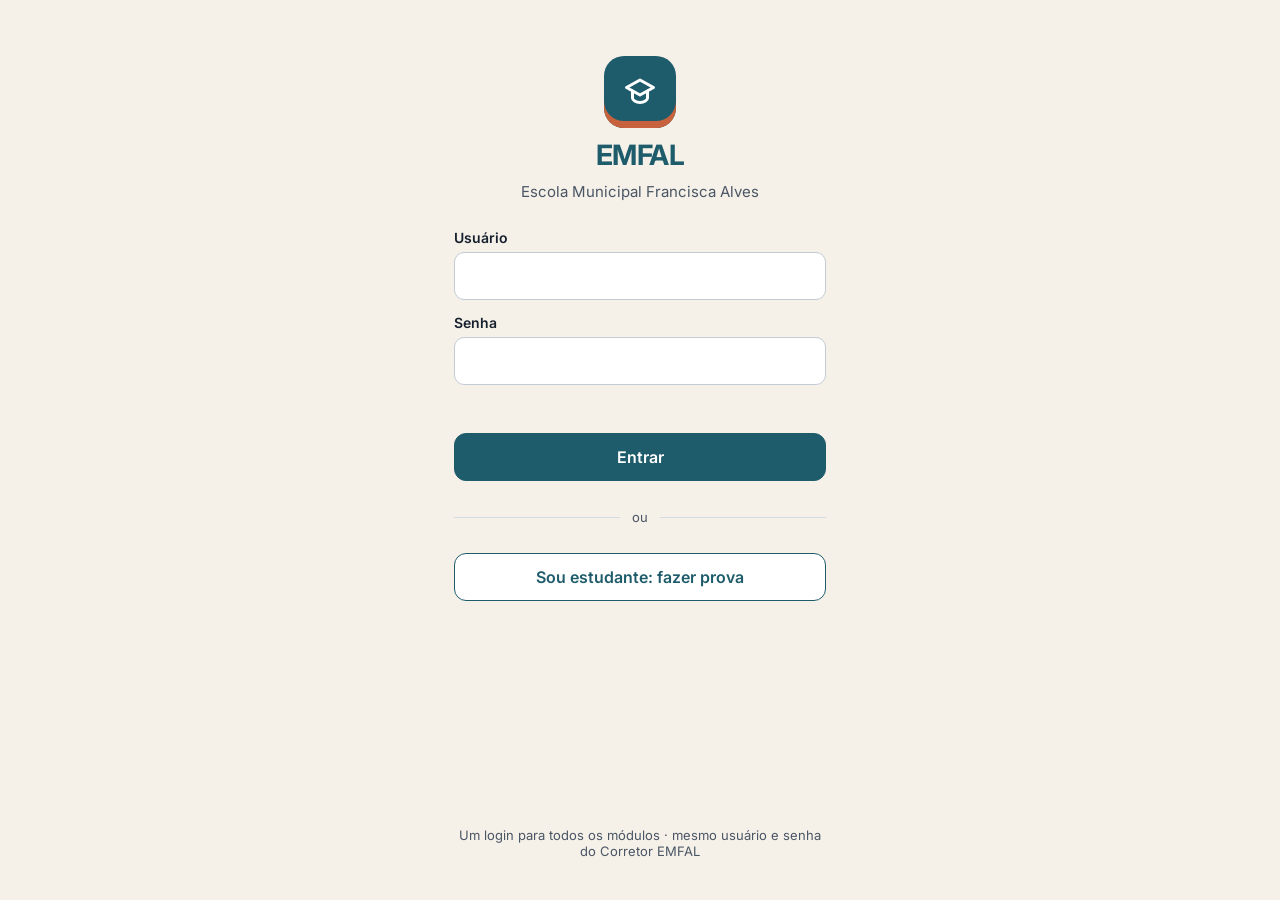
==== index.html @ e5dfd645 "Identidade visual: azul-petróleo, terracota e areia (app e ícone) Co-Authored-By: Claude Opus 5.5 <n" ====
<!doctype html>
<html lang="pt-BR">
<head>
<meta charset="utf-8">
<meta name="viewport" content="width=device-width, initial-scale=1, viewport-fit=cover">
<title>EMFAL</title>
<meta name="theme-color" content="#1F5C6B">
<link rel="manifest" href="manifest.webmanifest">
<link rel="icon" href="icone-192.png">
<link rel="apple-touch-icon" href="icone-192.png">
<link rel="preconnect" href="https://fonts.googleapis.com">
<link href="https://fonts.googleapis.com/css2?family=Inter:wght@400;500;600;700&display=swap" rel="stylesheet">
<style>
:root{--azul:#1F5C6B;--azul-esc:#164550;--azul-cl:#E3EFF1;--laranja:#C8613D;--laranja-btn:#B5532F;--laranja-esc:#A44B2C;--laranja-cl:#F6E1D8;--fundo:#F5F1E8;--tinta:#16202E;--suave:#4A5565;--borda:#D5DBE3;--erro:#B42318;--ok:#1B7F4B}
*{box-sizing:border-box}
html,body{margin:0;height:100%}
body{font-family:Inter,system-ui,sans-serif;background:var(--fundo);color:var(--tinta);-webkit-font-smoothing:antialiased}
button,input{font-family:inherit}
[hidden]{display:none!important}
.tela{min-height:100dvh;display:flex;flex-direction:column}
/* login */
.login{max-width:420px;margin:0 auto;width:100%;padding:56px 24px 28px;display:flex;flex-direction:column;gap:28px;flex:1}
.marca{display:flex;flex-direction:column;align-items:center;gap:10px;text-align:center}
.marca .logo{width:72px;height:72px;border-radius:20px;background:var(--azul);display:flex;align-items:center;justify-content:center;box-shadow:inset 0 -7px 0 var(--laranja);overflow:hidden}
.marca h1{margin:0;font-size:28px;letter-spacing:-.5px;color:var(--azul)}
.marca p{margin:0;color:var(--suave);font-size:15px}
form{display:flex;flex-direction:column;gap:14px;margin:0}
.campo{display:flex;flex-direction:column;gap:6px}
.campo label{font-size:14px;font-weight:600}
.campo input{height:48px;padding:0 14px;border:1px solid #C3CBD6;border-radius:10px;background:#fff;font-size:16px;color:var(--tinta)}
.campo input:focus{outline:2px solid var(--azul);outline-offset:1px;border-color:var(--azul)}
.btn{min-height:48px;border-radius:12px;border:1.5px solid var(--azul);background:#fff;color:var(--azul);font-size:16px;font-weight:600;padding:0 16px;cursor:pointer;display:inline-flex;align-items:center;justify-content:center;gap:8px;text-decoration:none}
.btn.pri{background:var(--azul);color:#fff}
.btn.pri:hover{background:var(--azul-esc)}
.btn:disabled{opacity:.6;cursor:default}
.erro{color:var(--erro);font-size:14px;line-height:20px;min-height:20px;margin:0}
.ou{display:flex;align-items:center;gap:12px;color:var(--suave);font-size:13px}
.ou::before,.ou::after{content:"";flex:1;height:1px;background:var(--borda)}
.rodape{margin-top:auto;text-align:center;font-size:13px;color:var(--suave)}
/* início */
.inicio{max-width:720px;margin:0 auto;width:100%;padding:20px 20px 32px;display:flex;flex-direction:column;gap:18px}
.cabeca{background:var(--azul);color:#fff;border-bottom:6px solid var(--laranja);padding-top:env(safe-area-inset-top)}
.cabeca .topo{max-width:720px;margin:0 auto;padding:22px 20px 18px}
.topo{display:flex;align-items:center;justify-content:space-between;gap:12px}
.topo p{margin:0;font-size:14px;color:#D6E7EA}
.topo h1{margin:2px 0 0;font-size:24px;letter-spacing:-.3px;color:#fff}
.acoes{display:flex;gap:8px;flex-wrap:wrap;justify-content:flex-end}
.mini{min-height:44px;padding:0 14px;border-radius:22px;border:1px solid rgba(255,255,255,.55);background:transparent;color:#fff;font-size:14px;font-weight:500;cursor:pointer}
.mini:hover{background:rgba(255,255,255,.12)}
.mini.destaque{background:var(--laranja-btn);border-color:var(--laranja-btn);color:#fff}
.mini.destaque:hover{background:var(--laranja-esc);border-color:var(--laranja-esc)}
h2{margin:6px 0 0;font-size:15px;color:var(--azul-esc)}
.grade{display:grid;grid-template-columns:repeat(2,minmax(0,1fr));gap:12px}
@media(min-width:620px){.grade{grid-template-columns:repeat(3,minmax(0,1fr))}}
.mod{min-height:104px;padding:14px;border-radius:14px;background:#fff;border:1px solid #E4DDCF;color:var(--tinta);text-align:left;display:flex;flex-direction:column;justify-content:space-between;gap:8px;cursor:pointer;font-size:15px}
.mod:hover{border-color:var(--azul)}
.mod b{font-size:15px;color:var(--azul)}
.mod small{font-size:12.5px;color:var(--suave);line-height:17px}
.mod.largo{grid-column:1/-1;flex-direction:row;align-items:center;justify-content:flex-start;gap:12px}
.ico{width:40px;height:40px;border-radius:10px;background:var(--laranja-cl);display:flex;align-items:center;justify-content:center;flex-shrink:0}
.mod svg{width:22px;height:22px;stroke:var(--laranja-esc);fill:none;stroke-width:2;stroke-linecap:round;stroke-linejoin:round}
.status{font-size:12px;font-weight:600}
.status.off{color:#8A3B07}
.cfg{display:flex;flex-direction:column;gap:12px}
.cfg-item{display:flex;align-items:center;gap:14px;padding:14px 16px;border-radius:14px;background:#fff;border:1px solid var(--borda);color:var(--tinta);text-decoration:none;text-align:left;cursor:pointer;font-size:15px;width:100%}
.cfg-item:hover{border-color:var(--azul)}
.cfg-item b{color:var(--azul)}
.cfg-item svg{width:24px;height:24px;flex-shrink:0;stroke:var(--laranja-esc);fill:none;stroke-width:2;stroke-linecap:round;stroke-linejoin:round}
.cfg-item small{display:block;color:var(--suave);font-size:13px;line-height:18px;margin-top:2px}
.dev{border-color:#EBC59C;background:#FFF9F2}
.aviso{background:#FFF4E8;border:1px solid #EBC59C;border-radius:12px;padding:12px 14px;font-size:14px;line-height:20px}
/* módulo */
.barra{min-height:52px;display:flex;align-items:center;gap:10px;padding:0 10px;background:var(--azul);color:#fff;flex-shrink:0;padding-top:env(safe-area-inset-top);border-bottom:4px solid var(--laranja)}
.barra button{min-height:40px;border:none;background:rgba(255,255,255,.14);color:#fff;border-radius:10px;padding:0 12px;font-size:15px;font-weight:600;cursor:pointer;display:flex;align-items:center;gap:6px}
.barra .nome{font-weight:600;font-size:16px;flex:1;overflow:hidden;text-overflow:ellipsis;white-space:nowrap}
#quadro{flex:1;width:100%;border:0;background:#fff}
.carga{position:fixed;inset:0;background:rgba(245,241,232,.85);display:flex;align-items:center;justify-content:center;font-weight:600;z-index:50}
</style>
</head>
<body>

<!-- ENTRAR -->
<section class="tela" id="t-login" hidden>
  <div class="login">
    <div class="marca">
      <div class="logo"><svg aria-hidden="true" width="36" height="36" viewBox="0 0 24 24" fill="none" stroke="#fff" stroke-width="2" stroke-linecap="round" stroke-linejoin="round"><path d="M3 9l9-5 9 5-9 5-9-5z"/><path d="M7 11.5v4.5c0 1.5 2.2 3 5 3s5-1.5 5-3v-4.5"/></svg></div>
      <h1>EMFAL</h1>
      <p>Escola Municipal Francisca Alves</p>
    </div>
    <form id="f-login" autocomplete="on">
      <div class="campo"><label for="l-usu">Usuário</label><input id="l-usu" autocomplete="username" autocapitalize="none" spellcheck="false"></div>
      <div class="campo"><label for="l-sen">Senha</label><input id="l-sen" type="password" autocomplete="current-password"></div>
      <p class="erro" id="l-erro" role="alert"></p>
      <button class="btn pri" type="submit" id="l-bt">Entrar</button>
    </form>
    <div class="ou">ou</div>
    <a class="btn" href="#aluno">Sou estudante: fazer prova</a>
    <p class="rodape">Um login para todos os módulos · mesmo usuário e senha do Corretor EMFAL</p>
  </div>
</section>

<!-- INÍCIO -->
<section class="tela" id="t-inicio" hidden>
  <header class="cabeca">
    <div class="topo">
      <div><p id="i-saud">Olá,</p><h1 id="i-nome"></h1></div>
      <div class="acoes"><button class="mini" type="button" id="b-config" hidden>Configurações</button><button class="mini" type="button" id="b-conta">Conta</button><button class="mini destaque" type="button" id="b-sair">Sair</button></div>
    </div>
  </header>
  <div class="inicio">
    <div class="aviso" id="i-aviso" hidden></div>
    <h2>Módulos</h2>
    <div class="grade" id="grade"></div>
    <p class="rodape" id="i-rodape"></p>
  </div>
</section>

<!-- CONFIGURAÇÕES (só coordenação) -->
<section class="tela" id="t-config" hidden>
  <header class="cabeca">
    <div class="topo">
      <div><p>Só a coordenação vê esta área</p><h1>Configurações</h1></div>
      <div class="acoes"><button class="mini destaque" type="button" id="b-cfg-voltar">Início</button></div>
    </div>
  </header>
  <div class="inicio">
    <h2>Cadastros dos apps</h2>
    <div class="cfg">
      <button type="button" class="cfg-item" data-ir="cfg-usuarios"><svg aria-hidden="true" viewBox="0 0 24 24"><circle cx="9" cy="8" r="4"/><path d="M2 21v-1a6 6 0 0 1 12 0v1"/><path d="M19 8v6M16 11h6"/></svg><span><b>Professores, usuários e senhas</b><small>Cadastrar professor, criar senha provisória, mudar perfil (professor ou coordenação), desativar conta e definir as turmas de cada um. Vale para todos os módulos.</small></span></button>
      <button type="button" class="cfg-item" data-ir="cfg-turmas"><svg aria-hidden="true" viewBox="0 0 24 24"><circle cx="9" cy="8" r="4"/><path d="M2 21v-1a6 6 0 0 1 12 0v1M16 4a4 4 0 0 1 0 8M22 21v-1a6 6 0 0 0-4-5.7"/></svg><span><b>Turmas e estudantes</b><small>Turmas da escola e lista de estudantes usadas no Corretor, Prova Online, Ocorrências e Relatórios.</small></span></button>
    </div>
    <h2>Segurança dos dados</h2>
    <div class="cfg">
      <a class="cfg-item" href="https://drive.google.com/drive/u/2/search?q=%22Backup%20Apps%20EMFAL%22" target="_blank" rel="noopener"><svg aria-hidden="true" viewBox="0 0 24 24"><path d="M21 15v4a2 2 0 0 1-2 2H5a2 2 0 0 1-2-2v-4"/><path d="M7 10l5 5 5-5M12 15V3"/></svg><span><b>Cópias de segurança</b><small>Pasta "Backup Apps EMFAL" no Drive da escola. Cópia automática toda segunda de madrugada; guarda as 8 últimas.</small></span></a>
    </div>
    <div id="cfg-dev" hidden>
      <h2>Desenvolvedor (só pedro.coord)</h2>
      <div class="cfg" id="cfg-dev-lista"></div>
      <p class="rodape" style="text-align:left">Para salvar qualquer mudança no código continua sendo preciso entrar no GitHub (emfalped-source) e no Google (emfal.ped). É isso que impede outra pessoa de mexer, mesmo que veja esta tela.</p>
    </div>
  </div>
</section>

<!-- MÓDULO -->
<section class="tela" id="t-mod" hidden style="height:100dvh">
  <div class="barra">
    <button type="button" id="b-voltar" aria-label="Voltar ao início"><svg aria-hidden="true" width="18" height="18" viewBox="0 0 24 24" fill="none" stroke="currentColor" stroke-width="2.4" stroke-linecap="round" stroke-linejoin="round"><path d="M15 18l-6-6 6-6"/></svg>Início</button>
    <span class="nome" id="m-nome"></span>
  </div>
  <iframe id="quadro" title="Módulo" allow="camera; microphone; fullscreen; clipboard-read; clipboard-write; screen-wake-lock" allowfullscreen></iframe>
</section>

<div class="carga" id="carga" hidden><span id="cargaMsg">Carregando…</span></div>

<script src="https://emfalped-source.github.io/corretor/conta-emfal.js"></script>
<script>
'use strict';
// Cada módulo é um app que já existe, no mesmo endereço (emfalped-source.github.io),
// então todos leem a sessão guardada aqui. Nenhum app atual foi alterado.
var BASE = 'https://emfalped-source.github.io/';
var CORRETOR_API = 'https://script.google.com/macros/s/AKfycbzCbPfrmF1AZhXP2xh0Se-mMQUJlWqbTkCZ8doxeNOsn5XHBE-2YMW-M6T4_R3BtBrF/exec';
var MODULOS = [
  { id: 'corretor', nome: 'Corretor', desc: 'Correção de provas por foto', url: BASE + 'corretor/', chave: 'corretor_sessao', api: null,
    icone: '<path d="M3 7V5a2 2 0 0 1 2-2h2M17 3h2a2 2 0 0 1 2 2v2M21 17v2a2 2 0 0 1-2 2h-2M7 21H5a2 2 0 0 1-2-2v-2"/><path d="M8 12l3 3 5-6"/>' },
  { id: 'prova', nome: 'Prova Online', desc: 'Provas no tablet com cronômetro', url: BASE + 'prova/#professor', chave: 'corretor_sessao', api: null,
    icone: '<rect x="4" y="2" width="16" height="20" rx="2"/><circle cx="12" cy="13" r="4"/><path d="M12 11v2l1 1"/>' },
  { id: 'relatorios', nome: 'Relatórios', desc: 'Relatório de desenvolvimento do estudante', url: BASE + 'relatorios/', chave: 'relatorios_sessao',
    api: 'https://script.google.com/macros/s/AKfycbyydNXf359Ht_iY7sAZY1oEONY5Qj9NYPIVmG6mzXav2TF5NBHjw7rjgUMmlDTa_RaUTg/exec',
    icone: '<path d="M14 2H6a2 2 0 0 0-2 2v16a2 2 0 0 0 2 2h12a2 2 0 0 0 2-2V8z"/><path d="M14 2v6h6M8 13h8M8 17h5"/>' },
  { id: 'curriculo', nome: 'Currículo em Ação', desc: 'Habilidades BNCC/CRMG por ano', url: BASE + 'curriculo/', chave: 'curriculo_token', soToken: true,
    api: 'https://script.google.com/macros/s/AKfycbzJqB22B9ioE8b23FEcwhbbQVYcDzB-zPf8-rR-lcElNmDFOgpTM0WEsaryjP3FFSZYkQ/exec',
    icone: '<path d="M4 19.5A2.5 2.5 0 0 1 6.5 17H20V3H6.5A2.5 2.5 0 0 0 4 5.5z"/><path d="M4 19.5A2.5 2.5 0 0 0 6.5 22H20v-5"/>' },
  { id: 'ocorrencias', nome: 'Ocorrências', desc: 'Todos os professores, em qualquer turma', url: BASE + 'ocorrencias/', chave: 'ocorrencias_sessao', largo: true,
    api: 'https://script.google.com/macros/s/AKfycbxIpFtb_w_yUXQ7pixFZsoAJDxPT9jnye2mW7JvxCoLhpxWx-swCn_HkLrxPrZxbh4qEQ/exec',
    icone: '<path d="M12 9v4M12 17h.01"/><path d="M10.3 3.9L1.8 18a2 2 0 0 0 1.7 3h17a2 2 0 0 0 1.7-3L13.7 3.9a2 2 0 0 0-3.4 0z"/>' }
];
var CONFIG = [
  { id: 'cfg-usuarios', nome: 'Professores, usuários e senhas', url: BASE + 'corretor/#cadastros' },
  { id: 'cfg-turmas', nome: 'Turmas e estudantes', url: BASE + 'corretor/#turmas' }
];
var DEV_USUARIO = 'pedro.coord';
var DEV = [
  ['Código do Super App EMFAL', 'https://github.com/emfalped-source/emfal'],
  ['Código do Corretor', 'https://github.com/emfalped-source/corretor'],
  ['Código da Prova Online', 'https://github.com/emfalped-source/prova'],
  ['Código dos Relatórios', 'https://github.com/emfalped-source/relatorios'],
  ['Código do Currículo em Ação', 'https://github.com/emfalped-source/curriculo'],
  ['Código das Ocorrências', 'https://github.com/emfalped-source/ocorrencias'],
  ['Servidores (Apps Script da conta emfal.ped)', 'https://script.google.com/u/2/home'],
  ['Publicação dos sites (GitHub Pages)', 'https://github.com/emfalped-source/emfal/settings/pages']
];
var ALUNO = { id: 'aluno', nome: 'Prova do estudante', url: BASE + 'prova/' };
var CHAVE = 'superapp_sessao';

function $(s) { return document.querySelector(s); }
function esc(s) { return String(s == null ? '' : s).replace(/[&<>"']/g, function (c) { return { '&': '&amp;', '<': '&lt;', '>': '&gt;', '"': '&quot;', "'": '&#39;' }[c]; }); }
function lsGet(k) { try { return localStorage.getItem(k); } catch (e) { return null; } }
function lsSet(k, v) { try { if (v == null) localStorage.removeItem(k); else localStorage.setItem(k, v); } catch (e) {} }
function carga(on, msg) { $('#carga').hidden = !on; if (msg) $('#cargaMsg').textContent = msg; }
function nomeCurto(n) { n = String(n || '').trim().split(/\s+/)[0] || ''; return n.charAt(0).toUpperCase() + n.slice(1).toLowerCase(); }

function chamar(url, fn, args) {
  return fetch(url, { method: 'POST', body: JSON.stringify({ fn: fn, args: args || [] }), headers: { 'Content-Type': 'text/plain;charset=utf-8' }, credentials: 'omit', redirect: 'follow' })
    .catch(function () { throw new Error('Sem conexão com a internet. Confira e tente de novo.'); })
    .then(function (r) { if (!r.ok) throw new Error('O servidor não respondeu (erro ' + r.status + '). Tente de novo.'); return r.text(); })
    .then(function (t) {
      var j; try { j = JSON.parse(t); } catch (e) { throw new Error('O servidor está ocupado. Tente de novo em instantes.'); }
      if (j && j.ok) return j.res;
      throw new Error(String((j && j.erro) || 'Erro desconhecido.').replace(/^Error: /, '').replace(/^(SESSAO|TROCAR): ?/, ''));
    });
}

// ---------- sessão ----------
var SESS = null;
try { SESS = JSON.parse(lsGet(CHAVE) || 'null'); } catch (e) { SESS = null; }
function ligado(m) { var v = lsGet(m.chave); return !!(v && v !== 'null' && v !== '""'); }

function entrarTudo(u, s) {
  carga(true, 'Entrando…');
  return chamar(CORRETOR_API, 'entrar', [u, s]).then(function (r) {
    if (r.eu && r.eu.trocarSenha) {
      carga(false);
      if (!window.ContaEMFAL) throw new Error('Sua senha é provisória. Troque a senha no Corretor EMFAL e entre de novo.');
      ContaEMFAL.abrir({ usuario: u, senha: s, obrigatoria: true, aoTerminar: function (res) { if (res && res.trocouSenha) entrarTudo(u, res.senha).catch(function (e) { $('#l-erro').textContent = e.message; }); } });
      return;
    }
    lsSet('corretor_sessao', JSON.stringify(r));
    carga(true, 'Abrindo os módulos…');
    // os outros módulos têm servidor próprio: entra em todos de uma vez com o mesmo usuário e senha
    var outros = MODULOS.filter(function (m) { return m.api; });
    return Promise.all(outros.map(function (m) {
      return chamar(m.api, 'entrar', [u, s]).then(function (x) {
        lsSet(m.chave, m.soToken ? x.token : JSON.stringify(x)); return null;
      }, function (e) { lsSet(m.chave, null); return m.nome; });
    })).then(function (falhas) {
      SESS = { eu: r.eu, desde: new Date().toISOString(), falhas: falhas.filter(Boolean) };
      lsSet(CHAVE, JSON.stringify(SESS));
      carga(false); $('#l-sen').value = '';
      ir('');
    });
  }).catch(function (e) { carga(false); throw e; });
}

function sairTudo() {
  var feitos = {};
  MODULOS.forEach(function (m) {
    var v = lsGet(m.chave); if (!v || feitos[m.chave]) return; feitos[m.chave] = 1;
    var tk = m.soToken ? v : (function () { try { return JSON.parse(v).token; } catch (e) { return ''; } })();
    if (tk) chamar(m.api || CORRETOR_API, 'sair', [tk]).catch(function () {});
    lsSet(m.chave, null);
  });
  SESS = null; lsSet(CHAVE, null); ir('');
}

// ---------- telas ----------
function mostrar(id) { ['t-login', 't-inicio', 't-config', 't-mod'].forEach(function (t) { $('#' + t).hidden = t !== id; }); }

function ehCoord() { return !!(SESS && SESS.eu && SESS.eu.perfil === 'coordenacao'); }
function ehDev() { return !!(SESS && SESS.eu && String(SESS.eu.usuario).toLowerCase() === DEV_USUARIO); }

function renderConfig() {
  var dev = ehDev();
  $('#cfg-dev').hidden = !dev;
  if (dev) $('#cfg-dev-lista').innerHTML = DEV.map(function (d) {
    return '<a class="cfg-item dev" href="' + d[1] + '" target="_blank" rel="noopener"><svg aria-hidden="true" viewBox="0 0 24 24"><path d="M16 18l6-6-6-6M8 6l-6 6 6 6"/></svg><span><b>' + esc(d[0]) + '</b><small>' + esc(d[1].replace('https://', '')) + '</small></span></a>';
  }).join('');
  mostrar('t-config');
}

function renderInicio() {
  $('#b-config').hidden = !ehCoord();
  var h = new Date().getHours();
  $('#i-saud').textContent = h < 12 ? 'Bom dia,' : h < 18 ? 'Boa tarde,' : 'Boa noite,';
  $('#i-nome').textContent = nomeCurto(SESS.eu && SESS.eu.nome) || 'professor(a)';
  $('#grade').innerHTML = MODULOS.map(function (m) {
    var on = ligado(m);
    return '<button type="button" class="mod' + (m.largo ? ' largo' : '') + '" data-mod="' + m.id + '">' +
      '<span class="ico"><svg aria-hidden="true" viewBox="0 0 24 24">' + m.icone + '</svg></span>' +
      '<span><b>' + esc(m.nome) + '</b><br><small>' + esc(m.desc) + '</small></span>' +
      (on ? '' : '<span class="status off">Entre de novo neste módulo</span>') + '</button>';
  }).join('');
  var f = (SESS.falhas || []).filter(function (n) { return MODULOS.some(function (m) { return m.nome === n && !ligado(m); }); });
  $('#i-aviso').hidden = !f.length;
  if (f.length) $('#i-aviso').textContent = 'Não consegui abrir ' + f.join(' e ') + ' agora. Ao tocar no módulo, ele pede o usuário e a senha só daquela vez.';
  $('#i-rodape').textContent = SESS.eu && SESS.eu.perfil === 'coordenacao' ? 'Perfil: coordenação · vê todas as turmas' : 'Ocorrências: qualquer turma · demais módulos: só as suas turmas';
  mostrar('t-inicio');
}

function abrirModulo(m) {
  $('#m-nome').textContent = m.nome;
  var q = $('#quadro');
  if (q.dataset.mod !== m.id) { q.dataset.mod = m.id; q.src = m.url; }
  mostrar('t-mod');
}

// rotas: #corretor, #relatorios… (o botão Voltar do celular volta ao início)
function ir(rota) { if (location.hash.slice(1) === rota) rotear(); else location.hash = rota; }
function rotear() {
  var r = location.hash.slice(1);
  if (r === 'aluno') return abrirModulo(ALUNO);
  if (!SESS) { var q = $('#quadro'); q.src = 'about:blank'; q.dataset.mod = ''; mostrar('t-login'); return; }
  if (r === 'config' || r.indexOf('cfg-') === 0) {
    if (!ehCoord()) return ir('');
    var c = CONFIG.filter(function (x) { return x.id === r; })[0];
    return c ? abrirModulo(c) : renderConfig();
  }
  var m = MODULOS.filter(function (x) { return x.id === r; })[0];
  if (m) abrirModulo(m); else renderInicio();
}
window.addEventListener('hashchange', rotear);

$('#f-login').addEventListener('submit', function (ev) {
  ev.preventDefault();
  var u = $('#l-usu').value.trim(), s = $('#l-sen').value;
  if (!u || !s) { $('#l-erro').textContent = 'Preencha o usuário e a senha.'; return; }
  $('#l-erro').textContent = ''; $('#l-bt').disabled = true;
  entrarTudo(u, s).catch(function (e) { $('#l-erro').textContent = e.message; }).then(function () { $('#l-bt').disabled = false; });
});
$('#grade').addEventListener('click', function (ev) { var b = ev.target.closest('[data-mod]'); if (b) ir(b.dataset.mod); });
$('#b-voltar').addEventListener('click', function () { ir(location.hash.indexOf('#cfg-') === 0 ? 'config' : ''); });
$('#b-config').addEventListener('click', function () { ir('config'); });
$('#b-cfg-voltar').addEventListener('click', function () { ir(''); });
$('#t-config').addEventListener('click', function (ev) { var b = ev.target.closest('[data-ir]'); if (b) ir(b.dataset.ir); });
$('#b-sair').addEventListener('click', sairTudo);
$('#b-conta').addEventListener('click', function () {
  if (window.ContaEMFAL) ContaEMFAL.abrir({ usuario: (SESS && SESS.eu && SESS.eu.usuario) || '' });
  else alert('Não foi possível abrir a conta. Verifique a internet.');
});

if ('serviceWorker' in navigator) navigator.serviceWorker.register('sw.js').catch(function () {});
rotear();
</script>
</body>
</html>
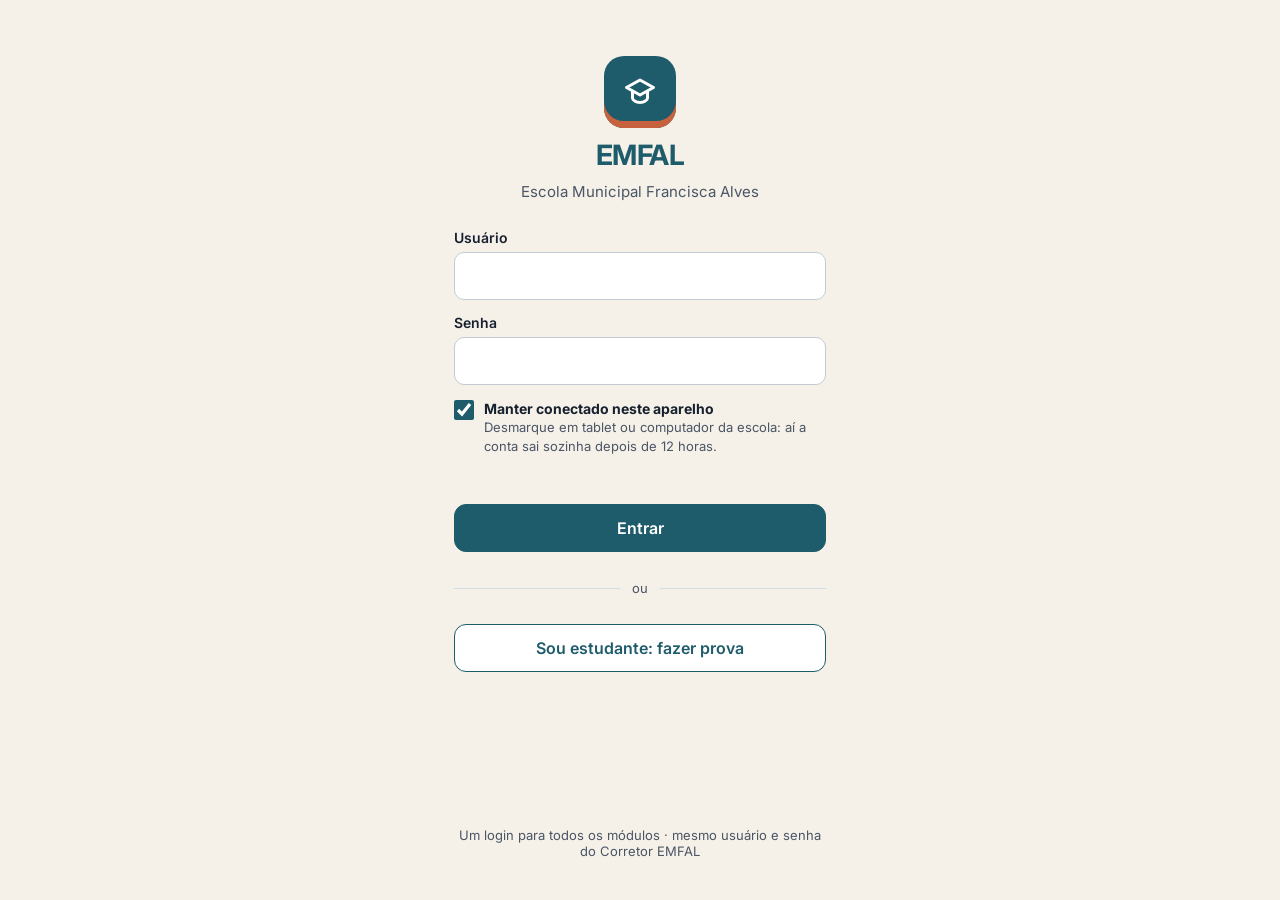
==== commit 443145e3: "Servidor único da EMFAL: emfal passa a usar o servidor do Corretor Ocorrências, Relatórios e Currícu" ====
--- a/index.html
+++ b/index.html
@@ -6,8 +6,8 @@
 <title>EMFAL</title>
 <meta name="theme-color" content="#1F5C6B">
 <link rel="manifest" href="manifest.webmanifest">
-<link rel="icon" href="icone-192.png">
-<link rel="apple-touch-icon" href="icone-192.png">
+<link rel="icon" href="icone-192.png?v=3">
+<link rel="apple-touch-icon" href="icone-192.png?v=3">
 <link rel="preconnect" href="https://fonts.googleapis.com">
 <link href="https://fonts.googleapis.com/css2?family=Inter:wght@400;500;600;700&display=swap" rel="stylesheet">
 <style>
@@ -36,6 +36,9 @@
 .erro{color:var(--erro);font-size:14px;line-height:20px;min-height:20px;margin:0}
 .ou{display:flex;align-items:center;gap:12px;color:var(--suave);font-size:13px}
 .ou::before,.ou::after{content:"";flex:1;height:1px;background:var(--borda)}
+.manter{display:flex;gap:10px;align-items:flex-start;font-size:14px;line-height:19px;cursor:pointer}
+.manter input{width:20px;height:20px;margin:1px 0 0;accent-color:var(--azul);flex-shrink:0}
+.manter small{display:block;color:var(--suave);font-size:13px}
 .rodape{margin-top:auto;text-align:center;font-size:13px;color:var(--suave)}
 /* início */
 .inicio{max-width:720px;margin:0 auto;width:100%;padding:20px 20px 32px;display:flex;flex-direction:column;gap:18px}
@@ -90,6 +93,7 @@
     <form id="f-login" autocomplete="on">
       <div class="campo"><label for="l-usu">Usuário</label><input id="l-usu" autocomplete="username" autocapitalize="none" spellcheck="false"></div>
       <div class="campo"><label for="l-sen">Senha</label><input id="l-sen" type="password" autocomplete="current-password"></div>
+      <label class="manter"><input type="checkbox" id="l-manter" checked><span><b>Manter conectado neste aparelho</b><small>Desmarque em tablet ou computador da escola: aí a conta sai sozinha depois de 12 horas.</small></span></label>
       <p class="erro" id="l-erro" role="alert"></p>
       <button class="btn pri" type="submit" id="l-bt">Entrar</button>
     </form>
@@ -136,7 +140,7 @@
     <div id="cfg-dev" hidden>
       <h2>Desenvolvedor (só pedro.coord)</h2>
       <div class="cfg" id="cfg-dev-lista"></div>
-      <p class="rodape" style="text-align:left">Para salvar qualquer mudança no código continua sendo preciso entrar no GitHub (emfalped-source) e no Google (emfal.ped). É isso que impede outra pessoa de mexer, mesmo que veja esta tela.</p>
+      <p class="rodape" style="text-align:left">Para salvar qualquer mudança no código continua sendo preciso entrar no GitHub (emfalped-source) e no Google (pedro.motta). É isso que impede outra pessoa de mexer, mesmo que veja esta tela.</p>
     </div>
   </div>
 </section>
@@ -155,23 +159,21 @@
 <script src="https://emfalped-source.github.io/corretor/conta-emfal.js"></script>
 <script>
 'use strict';
-// Cada módulo é um app que já existe, no mesmo endereço (emfalped-source.github.io),
-// então todos leem a sessão guardada aqui. Nenhum app atual foi alterado.
+// Um servidor só (o do Corretor) atende todos os módulos: Ocorrências, Relatórios e Currículo
+// respondem por "oc.", "rel." e "cur." no mesmo endereço. As telas de cada módulo ficam no mesmo
+// endereço (emfalped-source.github.io) e leem a sessão guardada aqui.
 var BASE = 'https://emfalped-source.github.io/';
 var CORRETOR_API = 'https://script.google.com/macros/s/AKfycbzCbPfrmF1AZhXP2xh0Se-mMQUJlWqbTkCZ8doxeNOsn5XHBE-2YMW-M6T4_R3BtBrF/exec';
 var MODULOS = [
-  { id: 'corretor', nome: 'Corretor', desc: 'Correção de provas por foto', url: BASE + 'corretor/', chave: 'corretor_sessao', api: null,
+  { id: 'corretor', nome: 'Corretor', desc: 'Correção de provas por foto', url: BASE + 'corretor/', chave: 'corretor_sessao', pre: null,
     icone: '<path d="M3 7V5a2 2 0 0 1 2-2h2M17 3h2a2 2 0 0 1 2 2v2M21 17v2a2 2 0 0 1-2 2h-2M7 21H5a2 2 0 0 1-2-2v-2"/><path d="M8 12l3 3 5-6"/>' },
-  { id: 'prova', nome: 'Prova Online', desc: 'Provas no tablet com cronômetro', url: BASE + 'prova/#professor', chave: 'corretor_sessao', api: null,
+  { id: 'prova', nome: 'Prova Online', desc: 'Provas no tablet com cronômetro', url: BASE + 'prova/#professor', chave: 'corretor_sessao', pre: null,
     icone: '<rect x="4" y="2" width="16" height="20" rx="2"/><circle cx="12" cy="13" r="4"/><path d="M12 11v2l1 1"/>' },
-  { id: 'relatorios', nome: 'Relatórios', desc: 'Relatório de desenvolvimento do estudante', url: BASE + 'relatorios/', chave: 'relatorios_sessao',
-    api: 'https://script.google.com/macros/s/AKfycbyydNXf359Ht_iY7sAZY1oEONY5Qj9NYPIVmG6mzXav2TF5NBHjw7rjgUMmlDTa_RaUTg/exec',
+  { id: 'relatorios', nome: 'Relatórios', desc: 'Relatório de desenvolvimento do estudante', url: BASE + 'relatorios/', chave: 'relatorios_sessao', pre: 'rel.',
     icone: '<path d="M14 2H6a2 2 0 0 0-2 2v16a2 2 0 0 0 2 2h12a2 2 0 0 0 2-2V8z"/><path d="M14 2v6h6M8 13h8M8 17h5"/>' },
-  { id: 'curriculo', nome: 'Currículo em Ação', desc: 'Habilidades BNCC/CRMG por ano', url: BASE + 'curriculo/', chave: 'curriculo_token', soToken: true,
-    api: 'https://script.google.com/macros/s/AKfycbzJqB22B9ioE8b23FEcwhbbQVYcDzB-zPf8-rR-lcElNmDFOgpTM0WEsaryjP3FFSZYkQ/exec',
+  { id: 'curriculo', nome: 'Currículo em Ação', desc: 'Habilidades BNCC/CRMG por ano', url: BASE + 'curriculo/', chave: 'curriculo_token', soToken: true, pre: 'cur.',
     icone: '<path d="M4 19.5A2.5 2.5 0 0 1 6.5 17H20V3H6.5A2.5 2.5 0 0 0 4 5.5z"/><path d="M4 19.5A2.5 2.5 0 0 0 6.5 22H20v-5"/>' },
-  { id: 'ocorrencias', nome: 'Ocorrências', desc: 'Todos os professores, em qualquer turma', url: BASE + 'ocorrencias/', chave: 'ocorrencias_sessao', largo: true,
-    api: 'https://script.google.com/macros/s/AKfycbxIpFtb_w_yUXQ7pixFZsoAJDxPT9jnye2mW7JvxCoLhpxWx-swCn_HkLrxPrZxbh4qEQ/exec',
+  { id: 'ocorrencias', nome: 'Ocorrências', desc: 'Todos os professores, em qualquer turma', url: BASE + 'ocorrencias/', chave: 'ocorrencias_sessao', largo: true, pre: 'oc.',
     icone: '<path d="M12 9v4M12 17h.01"/><path d="M10.3 3.9L1.8 18a2 2 0 0 0 1.7 3h17a2 2 0 0 0 1.7-3L13.7 3.9a2 2 0 0 0-3.4 0z"/>' }
 ];
 var CONFIG = [
@@ -186,11 +188,12 @@
   ['Código dos Relatórios', 'https://github.com/emfalped-source/relatorios'],
   ['Código do Currículo em Ação', 'https://github.com/emfalped-source/curriculo'],
   ['Código das Ocorrências', 'https://github.com/emfalped-source/ocorrencias'],
-  ['Servidores (Apps Script da conta emfal.ped)', 'https://script.google.com/u/2/home'],
+  ['Servidor único da EMFAL (Apps Script do Corretor)', 'https://script.google.com/home/projects/19TvgMNI-G9CNM6VEzr9gNXNDfQKdgZEiIZ7_YpXVHGTbecAQz6vZGvWD/edit'],
   ['Publicação dos sites (GitHub Pages)', 'https://github.com/emfalped-source/emfal/settings/pages']
 ];
 var ALUNO = { id: 'aluno', nome: 'Prova do estudante', url: BASE + 'prova/' };
-var CHAVE = 'superapp_sessao';
+var CHAVE = 'superapp_sessao_v2'; // v2: servidor único (todos entram de novo uma vez)
+var HORAS_SEM_MANTER = 12;
 
 function $(s) { return document.querySelector(s); }
 function esc(s) { return String(s == null ? '' : s).replace(/[&<>"']/g, function (c) { return { '&': '&amp;', '<': '&lt;', '>': '&gt;', '"': '&quot;', "'": '&#39;' }[c]; }); }
@@ -213,27 +216,30 @@
 // ---------- sessão ----------
 var SESS = null;
 try { SESS = JSON.parse(lsGet(CHAVE) || 'null'); } catch (e) { SESS = null; }
+lsSet('superapp_sessao', null); // sessão da versão antiga (vários servidores)
+// Sem "manter conectado": a conta sai sozinha depois de algumas horas.
+function venceu() { return !!(SESS && SESS.ate && Date.now() > SESS.ate); }
 function ligado(m) { var v = lsGet(m.chave); return !!(v && v !== 'null' && v !== '""'); }
 
-function entrarTudo(u, s) {
+function entrarTudo(u, s, manter) {
   carga(true, 'Entrando…');
   return chamar(CORRETOR_API, 'entrar', [u, s]).then(function (r) {
     if (r.eu && r.eu.trocarSenha) {
       carga(false);
       if (!window.ContaEMFAL) throw new Error('Sua senha é provisória. Troque a senha no Corretor EMFAL e entre de novo.');
-      ContaEMFAL.abrir({ usuario: u, senha: s, obrigatoria: true, aoTerminar: function (res) { if (res && res.trocouSenha) entrarTudo(u, res.senha).catch(function (e) { $('#l-erro').textContent = e.message; }); } });
+      ContaEMFAL.abrir({ usuario: u, senha: s, obrigatoria: true, aoTerminar: function (res) { if (res && res.trocouSenha) entrarTudo(u, res.senha, manter).catch(function (e) { $('#l-erro').textContent = e.message; }); } });
       return;
     }
     lsSet('corretor_sessao', JSON.stringify(r));
     carga(true, 'Abrindo os módulos…');
-    // os outros módulos têm servidor próprio: entra em todos de uma vez com o mesmo usuário e senha
-    var outros = MODULOS.filter(function (m) { return m.api; });
+    // os outros módulos (no mesmo servidor) abrem junto, com o mesmo usuário e senha
+    var outros = MODULOS.filter(function (m) { return m.pre; });
     return Promise.all(outros.map(function (m) {
-      return chamar(m.api, 'entrar', [u, s]).then(function (x) {
+      return chamar(CORRETOR_API, m.pre + 'entrar', [u, s]).then(function (x) {
         lsSet(m.chave, m.soToken ? x.token : JSON.stringify(x)); return null;
       }, function (e) { lsSet(m.chave, null); return m.nome; });
     })).then(function (falhas) {
-      SESS = { eu: r.eu, desde: new Date().toISOString(), falhas: falhas.filter(Boolean) };
+      SESS = { eu: r.eu, desde: new Date().toISOString(), falhas: falhas.filter(Boolean), ate: manter ? 0 : Date.now() + HORAS_SEM_MANTER * 3600000 };
       lsSet(CHAVE, JSON.stringify(SESS));
       carga(false); $('#l-sen').value = '';
       ir('');
@@ -246,7 +252,7 @@
   MODULOS.forEach(function (m) {
     var v = lsGet(m.chave); if (!v || feitos[m.chave]) return; feitos[m.chave] = 1;
     var tk = m.soToken ? v : (function () { try { return JSON.parse(v).token; } catch (e) { return ''; } })();
-    if (tk) chamar(m.api || CORRETOR_API, 'sair', [tk]).catch(function () {});
+    if (tk) chamar(CORRETOR_API, (m.pre || '') + 'sair', [tk]).catch(function () {});
     lsSet(m.chave, null);
   });
   SESS = null; lsSet(CHAVE, null); ir('');
@@ -298,6 +304,7 @@
 function rotear() {
   var r = location.hash.slice(1);
   if (r === 'aluno') return abrirModulo(ALUNO);
+  if (venceu()) return sairTudo();
   if (!SESS) { var q = $('#quadro'); q.src = 'about:blank'; q.dataset.mod = ''; mostrar('t-login'); return; }
   if (r === 'config' || r.indexOf('cfg-') === 0) {
     if (!ehCoord()) return ir('');
@@ -314,7 +321,7 @@
   var u = $('#l-usu').value.trim(), s = $('#l-sen').value;
   if (!u || !s) { $('#l-erro').textContent = 'Preencha o usuário e a senha.'; return; }
   $('#l-erro').textContent = ''; $('#l-bt').disabled = true;
-  entrarTudo(u, s).catch(function (e) { $('#l-erro').textContent = e.message; }).then(function () { $('#l-bt').disabled = false; });
+  entrarTudo(u, s, $('#l-manter').checked).catch(function (e) { $('#l-erro').textContent = e.message; }).then(function () { $('#l-bt').disabled = false; });
 });
 $('#grade').addEventListener('click', function (ev) { var b = ev.target.closest('[data-mod]'); if (b) ir(b.dataset.mod); });
 $('#b-voltar').addEventListener('click', function () { ir(location.hash.indexOf('#cfg-') === 0 ? 'config' : ''); });
@@ -327,6 +334,9 @@
   else alert('Não foi possível abrir a conta. Verifique a internet.');
 });
 
+// aparelho sem "manter conectado": confere o prazo ao voltar para o app
+document.addEventListener('visibilitychange', function () { if (!document.hidden && venceu()) sairTudo(); });
+
 if ('serviceWorker' in navigator) navigator.serviceWorker.register('sw.js').catch(function () {});
 rotear();
 </script>
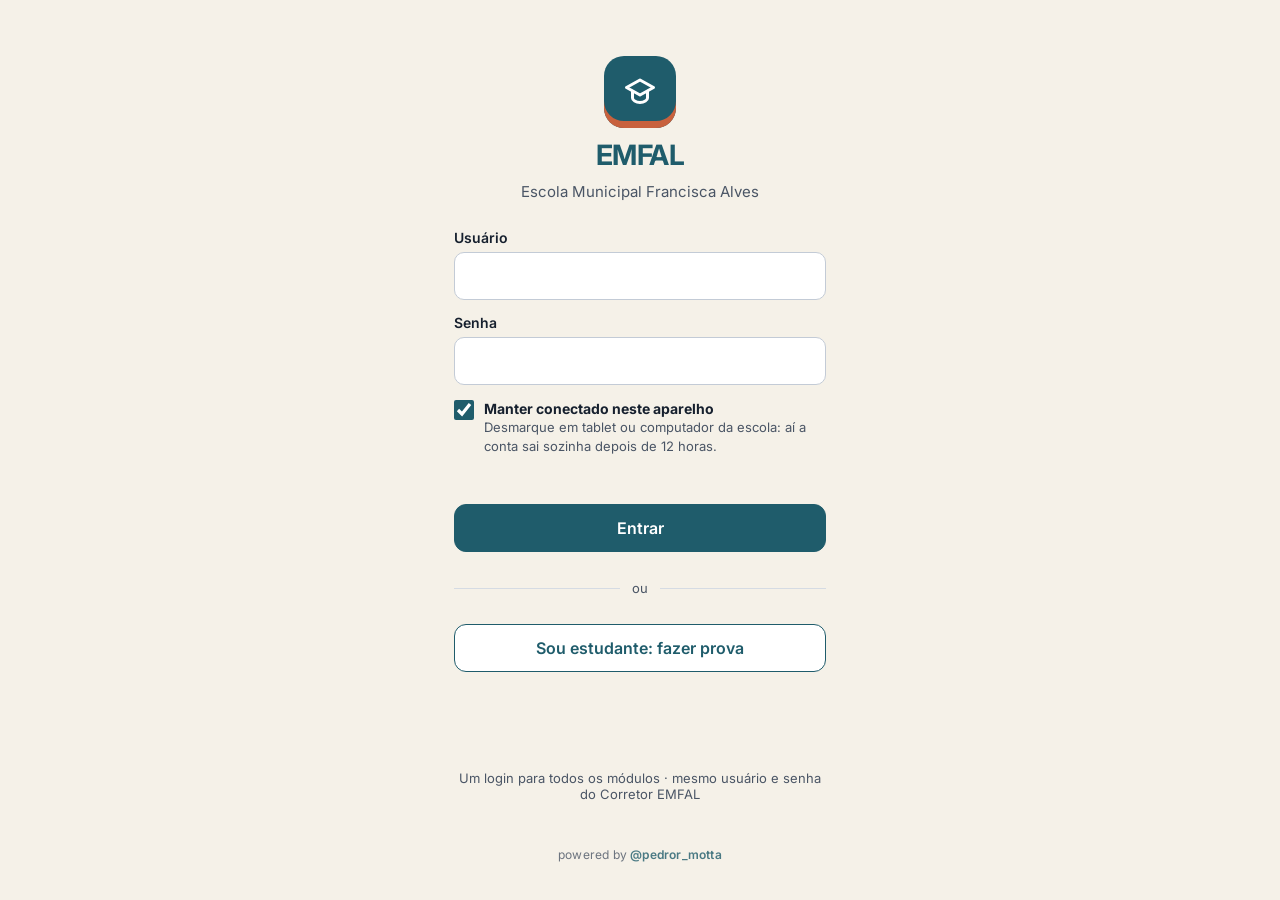
==== commit 0516e37c: "Autoria: powered by @pedror_motta, aviso de direitos e LICENSE Co-Authored-By: Claude Opus 5.5 <nore" ====
--- a/index.html
+++ b/index.html
@@ -1,4 +1,10 @@
 <!doctype html>
+<!--
+  EMFAL — Super App
+  © 2026 Pedro Ricardo Motta Mattos Fernandez (@pedror_motta). Todos os direitos reservados.
+  Uso autorizado na Escola Municipal Francisca Alves (EMFAL). Proibido copiar, modificar ou
+  redistribuir este código fora da EMFAL sem autorização do autor. Ver LICENSE.
+-->
 <html lang="pt-BR">
 <head>
 <meta charset="utf-8">
@@ -40,6 +46,8 @@
 .manter input{width:20px;height:20px;margin:1px 0 0;accent-color:var(--azul);flex-shrink:0}
 .manter small{display:block;color:var(--suave);font-size:13px}
 .rodape{margin-top:auto;text-align:center;font-size:13px;color:var(--suave)}
+.assina{text-align:center;font-size:12px;color:var(--suave);opacity:.8;margin:0;padding:4px 0 calc(10px + env(safe-area-inset-bottom));letter-spacing:.2px}
+.assina b{font-weight:600;color:var(--azul)}
 /* início */
 .inicio{max-width:720px;margin:0 auto;width:100%;padding:20px 20px 32px;display:flex;flex-direction:column;gap:18px}
 .cabeca{background:var(--azul);color:#fff;border-bottom:6px solid var(--laranja);padding-top:env(safe-area-inset-top)}
@@ -100,6 +108,7 @@
     <div class="ou">ou</div>
     <a class="btn" href="#aluno">Sou estudante: fazer prova</a>
     <p class="rodape">Um login para todos os módulos · mesmo usuário e senha do Corretor EMFAL</p>
+    <p class="assina">powered by <b>@pedror_motta</b></p>
   </div>
 </section>
 
@@ -116,6 +125,7 @@
     <h2>Módulos</h2>
     <div class="grade" id="grade"></div>
     <p class="rodape" id="i-rodape"></p>
+    <p class="assina">powered by <b>@pedror_motta</b></p>
   </div>
 </section>
 
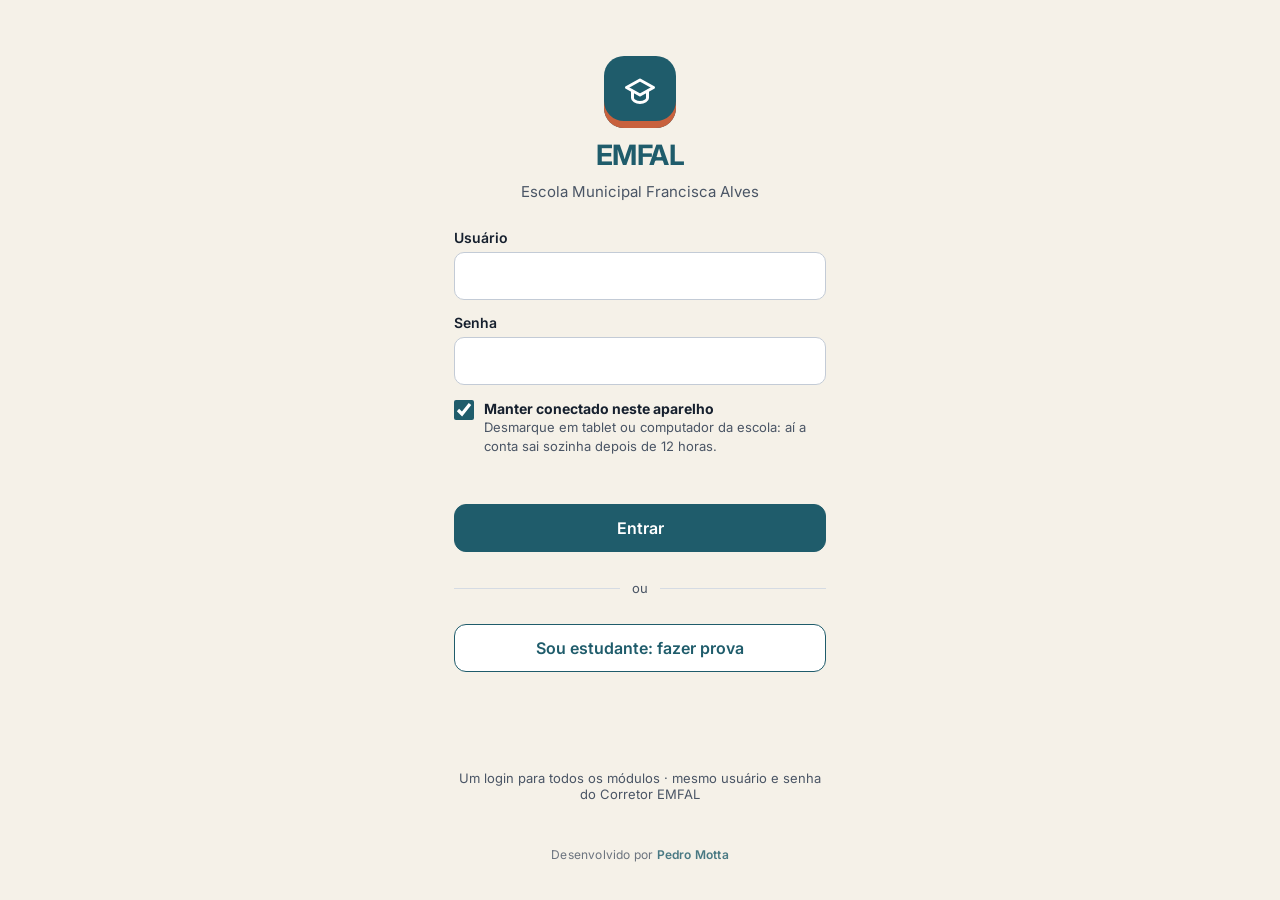
==== commit 9ed84a97: "Rodapé: Desenvolvido por Pedro Motta (link para o Instagram) Co-Authored-By: Claude Opus 5.5 <norepl" ====
--- a/index.html
+++ b/index.html
@@ -47,7 +47,8 @@
 .manter small{display:block;color:var(--suave);font-size:13px}
 .rodape{margin-top:auto;text-align:center;font-size:13px;color:var(--suave)}
 .assina{text-align:center;font-size:12px;color:var(--suave);opacity:.8;margin:0;padding:4px 0 calc(10px + env(safe-area-inset-bottom));letter-spacing:.2px}
-.assina b{font-weight:600;color:var(--azul)}
+.assina a{font-weight:600;color:var(--azul);text-decoration:none}
+.assina a:hover{text-decoration:underline}
 /* início */
 .inicio{max-width:720px;margin:0 auto;width:100%;padding:20px 20px 32px;display:flex;flex-direction:column;gap:18px}
 .cabeca{background:var(--azul);color:#fff;border-bottom:6px solid var(--laranja);padding-top:env(safe-area-inset-top)}
@@ -108,7 +109,7 @@
     <div class="ou">ou</div>
     <a class="btn" href="#aluno">Sou estudante: fazer prova</a>
     <p class="rodape">Um login para todos os módulos · mesmo usuário e senha do Corretor EMFAL</p>
-    <p class="assina">powered by <b>@pedror_motta</b></p>
+    <p class="assina">Desenvolvido por <a href="https://www.instagram.com/pedror_motta/" target="_blank" rel="noopener">Pedro Motta</a></p>
   </div>
 </section>
 
@@ -125,7 +126,7 @@
     <h2>Módulos</h2>
     <div class="grade" id="grade"></div>
     <p class="rodape" id="i-rodape"></p>
-    <p class="assina">powered by <b>@pedror_motta</b></p>
+    <p class="assina">Desenvolvido por <a href="https://www.instagram.com/pedror_motta/" target="_blank" rel="noopener">Pedro Motta</a></p>
   </div>
 </section>
 
